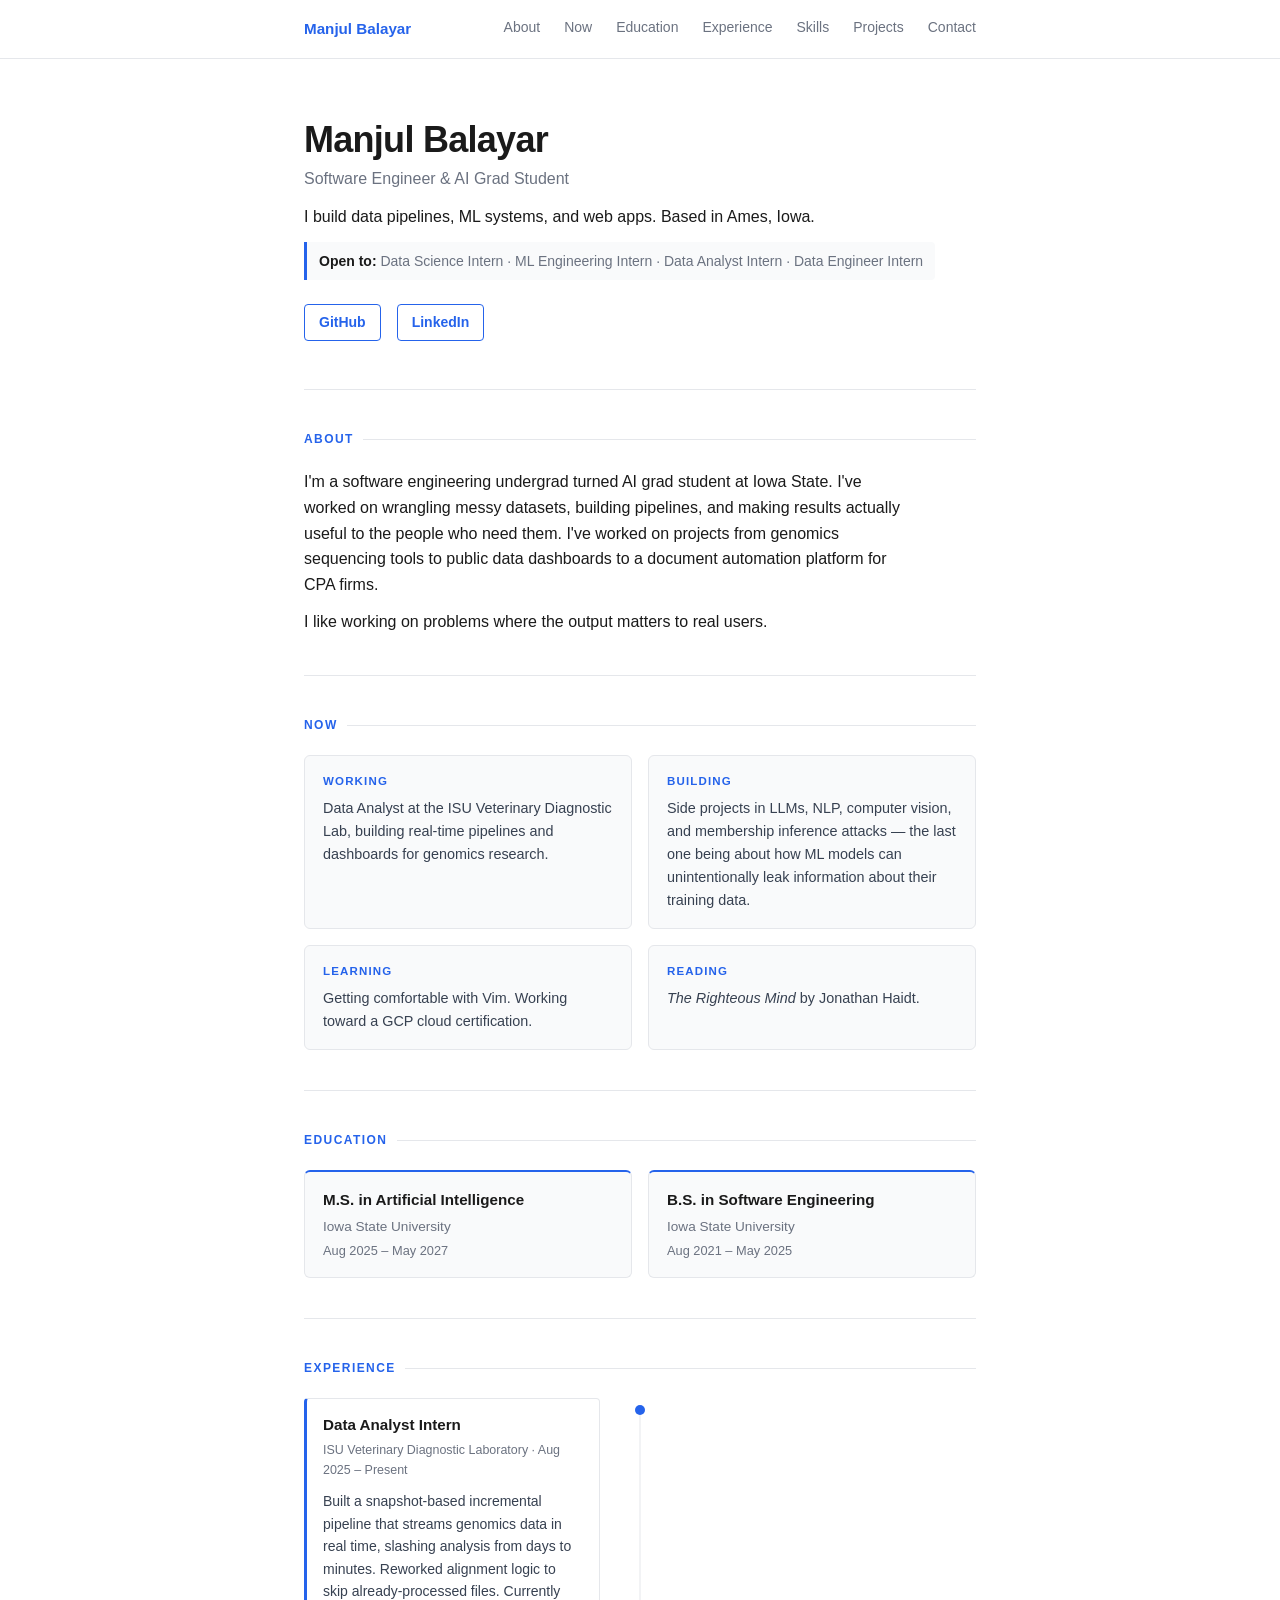
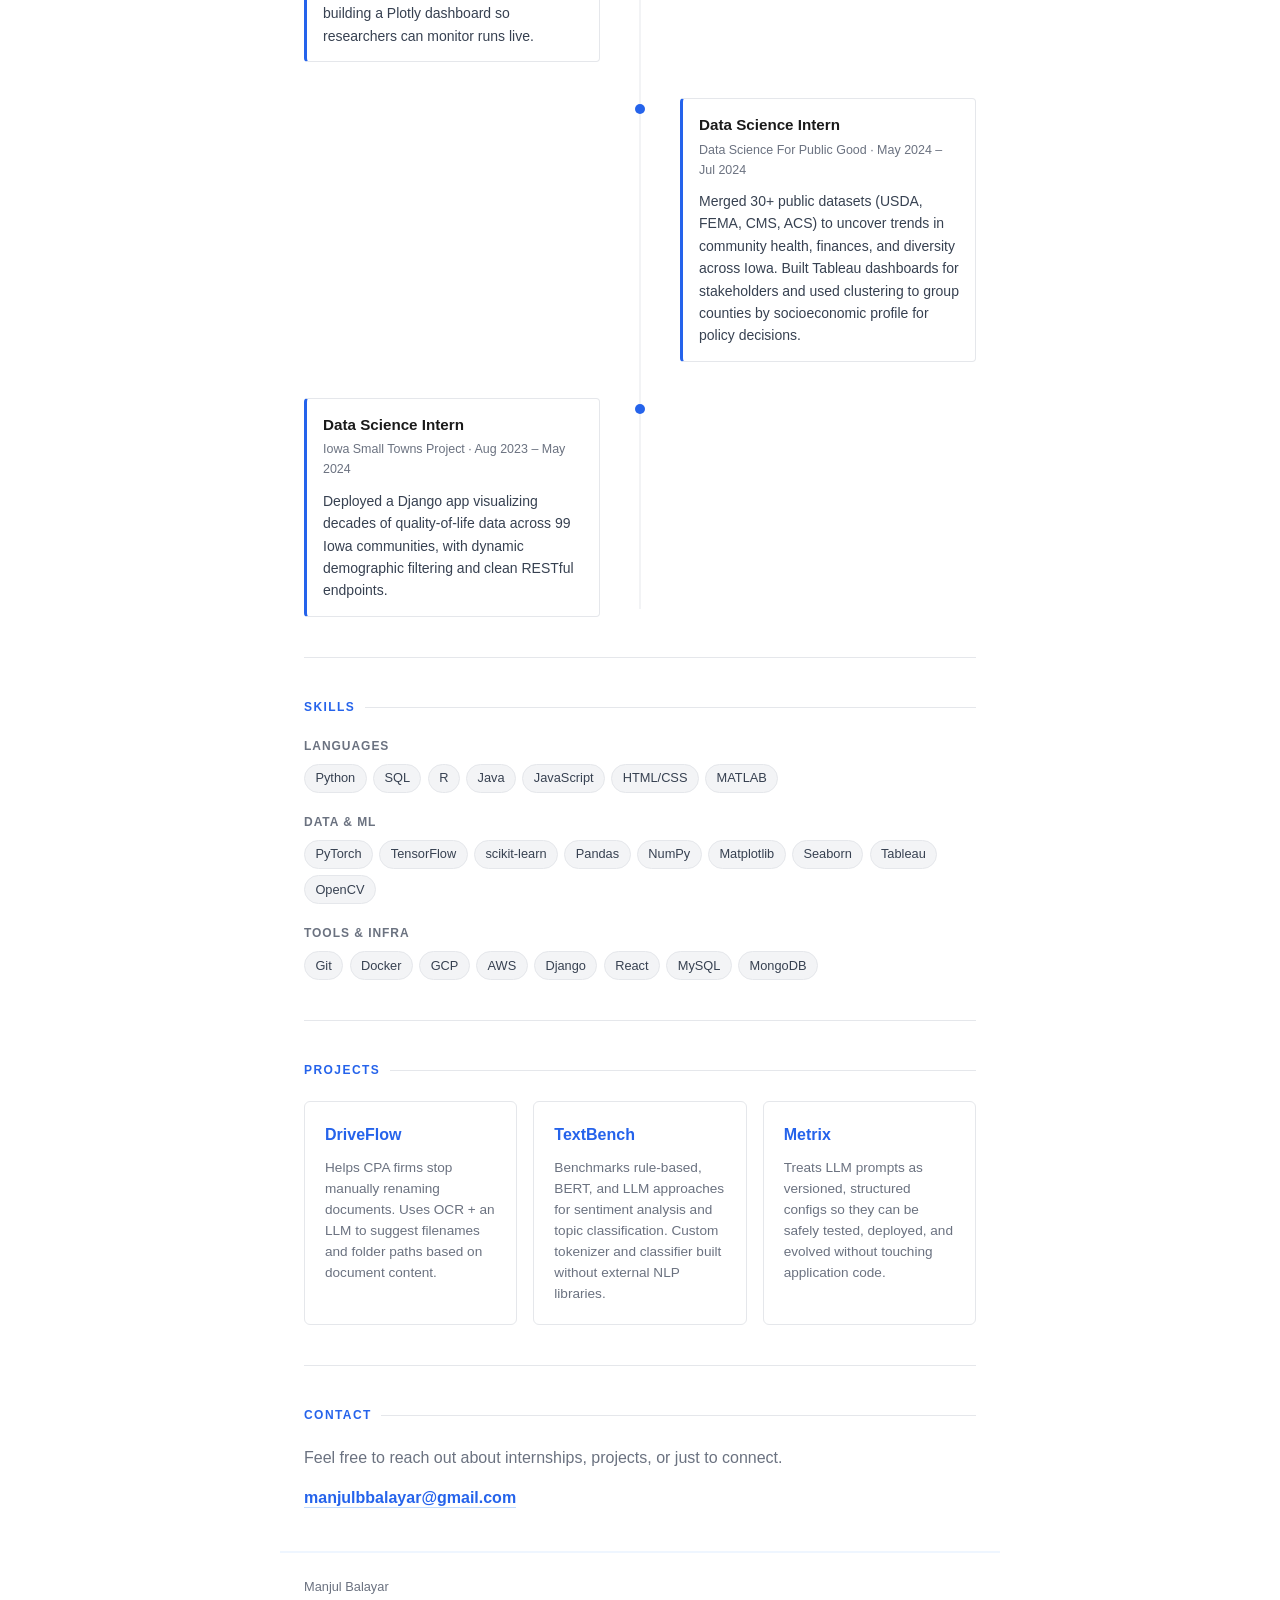
==== index.html @ ec430187 "Page version 0.1.0" ====
<!DOCTYPE html>
<html lang="en">
  <head>
    <meta charset="UTF-8" />
    <meta name="viewport" content="width=device-width, initial-scale=1.0" />
    <title>Manjul Balayar | Portfolio</title>
    <link rel="stylesheet" href="style.css" />
  </head>
  <body>

    <!-- ─── Nav ─────────────────────────────────────────────── -->
    <header>
      <nav>
        <span class="nav-name">Manjul Balayar</span>
        <ul>
          <li><a href="#about">About</a></li>
          <li><a href="#now">Now</a></li>
          <li><a href="#education">Education</a></li>
          <li><a href="#experience">Experience</a></li>
          <li><a href="#skills">Skills</a></li>
          <li><a href="#projects">Projects</a></li>
          <li><a href="#contact">Contact</a></li>
        </ul>
      </nav>
    </header>

    <main>

      <!-- ─── Hero ─────────────────────────────────────────── -->
      <section id="hero">
        <h1>Manjul Balayar</h1>
        <p class="title">Software Engineer &amp; AI Grad Student</p>
        <p class="tagline">I build data pipelines, ML systems, and web apps. Based in Ames, Iowa.</p>
        <p class="open-to"><span>Open to:</span> Data Science Intern · ML Engineering Intern · Data Analyst Intern · Data Engineer Intern</p>
        <div class="hero-links">
          <a href="https://github.com/ManjulBalayar" target="_blank" rel="noopener">GitHub</a>
          <a href="https://www.linkedin.com/in/manjul-balayar-b77b04251/" target="_blank" rel="noopener">LinkedIn</a>
        </div>
      </section>

      <!-- ─── About ─────────────────────────────────────────── -->
      <section id="about">
        <h2>About</h2>
        <p>
          I'm a software engineering undergrad turned AI grad student at Iowa State.
          I've worked on wrangling messy datasets, building pipelines, and making results
          actually useful to the people who need them. I've worked on projects from genomics sequencing tools
          to public data dashboards to a document automation platform for CPA firms.
        </p>
        <p style="margin-top: 0.75rem;">
          I like working on problems where the output matters to real users.
        </p>
      </section>

      <!-- ─── Now ───────────────────────────────────────────── -->
      <section id="now">
        <h2>Now</h2>
        <div class="now-grid">

          <div class="now-item">
            <span class="now-label">Working</span>
            <p>Data Analyst at the ISU Veterinary Diagnostic Lab, building real-time pipelines and dashboards for genomics research.</p>
          </div>

          <div class="now-item">
            <span class="now-label">Building</span>
            <p>Side projects in LLMs, NLP, computer vision, and membership inference attacks — the last one being about how ML models can unintentionally leak information about their training data.</p>
          </div>

          <div class="now-item">
            <span class="now-label">Learning</span>
            <p>Getting comfortable with Vim. Working toward a GCP cloud certification.</p>
          </div>

          <div class="now-item">
            <span class="now-label">Reading</span>
            <p><em>The Righteous Mind</em> by Jonathan Haidt.</p>
          </div>

        </div>
      </section>

      <!-- ─── Education ─────────────────────────────────────── -->
      <section id="education">
        <h2>Education</h2>
        <div class="edu-grid">

          <div class="edu-card">
            <span class="edu-degree">M.S. in Artificial Intelligence</span>
            <span class="edu-school">Iowa State University</span>
            <span class="edu-date">Aug 2025 – May 2027</span>
          </div>

          <div class="edu-card">
            <span class="edu-degree">B.S. in Software Engineering</span>
            <span class="edu-school">Iowa State University</span>
            <span class="edu-date">Aug 2021 – May 2025</span>
          </div>

        </div>
      </section>

      <!-- ─── Experience ────────────────────────────────────── -->
      <section id="experience">
        <h2>Experience</h2>

        <div class="timeline">

          <div class="tl-row">
            <div class="tl-cell">
              <div class="tl-card">
                <span class="job-title">Data Analyst Intern</span>
                <span class="job-meta">ISU Veterinary Diagnostic Laboratory &middot; Aug 2025 – Present</span>
                <p>Built a snapshot-based incremental pipeline that streams genomics data in real time,
                slashing analysis from days to minutes. Reworked alignment logic to skip already-processed
                files. Currently building a Plotly dashboard so researchers can monitor runs live.</p>
              </div>
            </div>
            <div class="tl-node"></div>
            <div class="tl-cell"></div>
          </div>

          <div class="tl-row">
            <div class="tl-cell"></div>
            <div class="tl-node"></div>
            <div class="tl-cell">
              <div class="tl-card">
                <span class="job-title">Data Science Intern</span>
                <span class="job-meta">Data Science For Public Good &middot; May 2024 – Jul 2024</span>
                <p>Merged 30+ public datasets (USDA, FEMA, CMS, ACS) to uncover trends in community health,
                finances, and diversity across Iowa. Built Tableau dashboards for stakeholders and used
                clustering to group counties by socioeconomic profile for policy decisions.</p>
              </div>
            </div>
          </div>

          <div class="tl-row">
            <div class="tl-cell">
              <div class="tl-card">
                <span class="job-title">Data Science Intern</span>
                <span class="job-meta">Iowa Small Towns Project &middot; Aug 2023 – May 2024</span>
                <p>Deployed a Django app visualizing decades of quality-of-life data across 99 Iowa
                communities, with dynamic demographic filtering and clean RESTful endpoints.</p>
              </div>
            </div>
            <div class="tl-node"></div>
            <div class="tl-cell"></div>
          </div>

        </div>
      </section>

      <!-- ─── Skills ────────────────────────────────────────── -->
      <section id="skills">
        <h2>Skills</h2>

        <div class="skills-grid">
          <div class="skill-group">
            <h3>Languages</h3>
            <div class="pill-row">
              <span class="pill">Python</span><span class="pill">SQL</span><span class="pill">R</span>
              <span class="pill">Java</span><span class="pill">JavaScript</span>
              <span class="pill">HTML/CSS</span><span class="pill">MATLAB</span>
            </div>
          </div>
          <div class="skill-group">
            <h3>Data &amp; ML</h3>
            <div class="pill-row">
              <span class="pill">PyTorch</span><span class="pill">TensorFlow</span>
              <span class="pill">scikit-learn</span><span class="pill">Pandas</span>
              <span class="pill">NumPy</span><span class="pill">Matplotlib</span>
              <span class="pill">Seaborn</span><span class="pill">Tableau</span><span class="pill">OpenCV</span>
            </div>
          </div>
          <div class="skill-group">
            <h3>Tools &amp; Infra</h3>
            <div class="pill-row">
              <span class="pill">Git</span><span class="pill">Docker</span>
              <span class="pill">GCP</span><span class="pill">AWS</span>
              <span class="pill">Django</span><span class="pill">React</span>
              <span class="pill">MySQL</span><span class="pill">MongoDB</span>
            </div>
          </div>
        </div>
      </section>

      <!-- ─── Projects ──────────────────────────────────────── -->
      <section id="projects">
        <h2>Projects</h2>

        <div class="project-grid">

          <a href="https://driveflow.dev/" target="_blank" rel="noopener" class="project-card">
            <span class="project-card-name">DriveFlow</span>
            <p>Helps CPA firms stop manually renaming documents. Uses OCR + an LLM to suggest filenames and folder paths based on document content.</p>
          </a>

          <a href="https://github.com/ManjulBalayar/TextBench" target="_blank" rel="noopener" class="project-card">
            <span class="project-card-name">TextBench</span>
            <p>Benchmarks rule-based, BERT, and LLM approaches for sentiment analysis and topic classification. Custom tokenizer and classifier built without external NLP libraries.</p>
          </a>

          <a href="https://github.com/ManjulBalayar/Metrix" target="_blank" rel="noopener" class="project-card">
            <span class="project-card-name">Metrix</span>
            <p>Treats LLM prompts as versioned, structured configs so they can be safely tested, deployed, and evolved without touching application code.</p>
          </a>

        </div>
      </section>

      <!-- ─── Contact ───────────────────────────────────────── -->
      <section id="contact">
        <h2>Contact</h2>
        <p>Feel free to reach out about internships, projects, or just to connect.</p>
        <a href="mailto:manjulbbalayar@gmail.com" class="contact-email">manjulbbalayar@gmail.com</a>
      </section>

    </main>

    <footer>
      <p>Manjul Balayar</p>
    </footer>

  </body>
</html>
---- style.css ----
/* ─── Reset & Base ────────────────────────────────────────── */
*, *::before, *::after {
  box-sizing: border-box;
  margin: 0;
  padding: 0;
}

:root {
  --bg:           #ffffff;
  --text:         #1a1a1a;
  --muted:        #6b7280;
  --border:       #e5e7eb;
  --accent:       #2563eb;
  --accent-light: #eff6ff;
  --accent-mid:   #bfdbfe;
  --max-width:    720px;
  --gap:          2.5rem;
}

html {
  scroll-behavior: smooth;
}

body {
  font-family: -apple-system, BlinkMacSystemFont, "Segoe UI", Roboto, Helvetica,
    Arial, sans-serif;
  font-size: 16px;
  line-height: 1.6;
  color: var(--text);
  background: var(--bg);
}

a {
  color: var(--accent);
  text-decoration: none;
}

a:hover {
  text-decoration: underline;
}

ul {
  padding-left: 1.25rem;
}

li {
  margin-bottom: 0.25rem;
}

/* ─── Nav ─────────────────────────────────────────────────── */
header {
  position: sticky;
  top: 0;
  background: rgba(255, 255, 255, 0.85);
  backdrop-filter: blur(8px);
  -webkit-backdrop-filter: blur(8px);
  border-bottom: 1px solid var(--border);
  z-index: 10;
}

nav {
  max-width: var(--max-width);
  margin: 0 auto;
  padding: 0.875rem 1.5rem;
  display: flex;
  align-items: center;
  justify-content: space-between;
  gap: 1rem;
}

.nav-name {
  font-weight: 700;
  font-size: 0.95rem;
  color: var(--accent);
}

nav ul {
  list-style: none;
  padding: 0;
  display: flex;
  gap: 1.5rem;
}

nav ul a {
  color: var(--muted);
  font-size: 0.875rem;
  font-weight: 500;
  transition: color 0.15s;
}

nav ul a:hover {
  color: var(--accent);
  text-decoration: none;
}

/* ─── Layout ──────────────────────────────────────────────── */
main {
  max-width: var(--max-width);
  margin: 0 auto;
  padding: 0 1.5rem;
}

section {
  padding: var(--gap) 0;
  border-bottom: 1px solid var(--border);
}

section:last-child {
  border-bottom: none;
}

h2 {
  font-size: 0.75rem;
  font-weight: 700;
  text-transform: uppercase;
  letter-spacing: 0.12em;
  color: var(--accent);
  margin-bottom: 1.25rem;
  display: flex;
  align-items: center;
  gap: 0.6rem;
}

h2::after {
  content: "";
  flex: 1;
  height: 1px;
  background: var(--border);
}

/* ─── Hero ────────────────────────────────────────────────── */
#hero {
  padding-top: 3.75rem;
  padding-bottom: 3rem;
}

#hero h1 {
  font-size: 2.25rem;
  font-weight: 800;
  line-height: 1.15;
  margin-bottom: 0.4rem;
  letter-spacing: -0.02em;
}

.title {
  font-size: 1rem;
  color: var(--muted);
  margin-bottom: 0.75rem;
}

.tagline {
  font-size: 1rem;
  max-width: 520px;
  margin-bottom: 0.75rem;
  color: var(--text);
}

.open-to {
  font-size: 0.875rem;
  color: var(--muted);
  margin-bottom: 1.5rem;
  padding: 0.5rem 0.75rem;
  background: #f9fafb;
  border-left: 3px solid var(--accent);
  border-radius: 0 4px 4px 0;
  display: inline-block;
}

.open-to span {
  font-weight: 600;
  color: var(--text);
}

.hero-links {
  display: flex;
  gap: 1rem;
  flex-wrap: wrap;
}

.hero-links a {
  font-size: 0.875rem;
  font-weight: 600;
  padding: 0.4rem 0.875rem;
  border: 1.5px solid var(--accent);
  border-radius: 4px;
  color: var(--accent);
  transition: background 0.15s, color 0.15s;
}

.hero-links a:hover {
  background: var(--accent);
  color: #fff;
  text-decoration: none;
}

/* ─── About ───────────────────────────────────────────────── */
#about p {
  max-width: 600px;
}

/* ─── Now ─────────────────────────────────────────────────── */
.now-grid {
  display: grid;
  grid-template-columns: 1fr 1fr;
  gap: 1rem;
}

.now-item {
  background: #f9fafb;
  border: 1px solid var(--border);
  border-radius: 6px;
  padding: 1rem 1.125rem;
  display: flex;
  flex-direction: column;
  gap: 0.4rem;
}

.now-label {
  font-size: 0.72rem;
  font-weight: 700;
  text-transform: uppercase;
  letter-spacing: 0.1em;
  color: var(--accent);
}

.now-item p {
  font-size: 0.9rem;
  color: #374151;
  margin: 0;
}

/* ─── Education ───────────────────────────────────────────── */
.edu-grid {
  display: grid;
  grid-template-columns: 1fr 1fr;
  gap: 1rem;
}

.edu-card {
  background: #f9fafb;
  border: 1px solid var(--border);
  border-top: 2px solid var(--accent);
  border-radius: 6px;
  padding: 1rem 1.125rem;
  display: flex;
  flex-direction: column;
  gap: 0.2rem;
}

.edu-degree {
  font-weight: 600;
  font-size: 0.95rem;
}

.edu-school {
  font-size: 0.85rem;
  color: var(--muted);
}

.edu-date {
  font-size: 0.8rem;
  color: var(--muted);
  font-weight: 500;
}

.edu-note {
  font-size: 0.8rem;
  color: var(--muted);
  margin-top: 0.4rem;
  line-height: 1.5;
}

/* ─── Experience — Centered Timeline ─────────────────────── */
.timeline {
  position: relative;
}

.timeline::before {
  content: "";
  position: absolute;
  left: 50%;
  transform: translateX(-50%);
  top: 8px;
  bottom: 8px;
  width: 1px;
  background: var(--border);
}

.tl-row {
  display: grid;
  grid-template-columns: 1fr 2rem 1fr;
  align-items: start;
  margin-bottom: 2.25rem;
}

.tl-row:last-child {
  margin-bottom: 0;
}

.tl-node {
  width: 10px;
  height: 10px;
  border-radius: 50%;
  background: var(--accent);
  margin: 0.4rem auto 0;
  position: relative;
  z-index: 1;
  flex-shrink: 0;
}

.tl-cell {
  min-width: 0;
}

.tl-row .tl-cell:first-child {
  padding-right: 1.5rem;
}

.tl-row .tl-cell:last-child {
  padding-left: 1.5rem;
}

.tl-card {
  background: #fff;
  border: 1px solid var(--border);
  border-left: 3px solid var(--accent);
  border-radius: 4px;
  padding: 0.875rem 1rem;
  transition: box-shadow 0.18s;
}

.tl-card:hover {
  box-shadow: 0 4px 16px rgba(37, 99, 235, 0.07);
}

.job-title {
  font-weight: 600;
  font-size: 0.95rem;
  display: block;
  margin-bottom: 0.2rem;
}

.job-meta {
  font-size: 0.78rem;
  color: var(--muted);
  display: block;
  margin-bottom: 0.6rem;
}

.tl-card p {
  font-size: 0.875rem;
  margin: 0;
  color: #374151;
}

/* ─── Skills ──────────────────────────────────────────────── */
.skills-grid {
  display: flex;
  flex-direction: column;
  gap: 1.25rem;
}

.skill-group h3 {
  font-size: 0.75rem;
  font-weight: 700;
  text-transform: uppercase;
  letter-spacing: 0.08em;
  color: var(--muted);
  margin-bottom: 0.5rem;
}

.pill-row {
  display: flex;
  flex-wrap: wrap;
  gap: 0.4rem;
}

.pill {
  font-size: 0.8rem;
  font-weight: 500;
  padding: 0.2rem 0.65rem;
  border-radius: 999px;
  background: #f3f4f6;
  color: #374151;
  border: 1px solid var(--border);
  line-height: 1.6;
}

/* ─── Projects ────────────────────────────────────────────── */
.project-grid {
  display: grid;
  grid-template-columns: repeat(3, 1fr);
  gap: 1rem;
}

.project-card {
  display: flex;
  flex-direction: column;
  gap: 0.6rem;
  padding: 1.25rem;
  border: 1px solid var(--border);
  border-radius: 6px;
  text-decoration: none;
  color: var(--text);
  background: #fff;
  transition: transform 0.18s ease, box-shadow 0.18s ease, border-color 0.18s ease;
  cursor: pointer;
}

.project-card:hover {
  transform: translateY(-4px) scale(1.02);
  box-shadow: 0 8px 24px rgba(37, 99, 235, 0.1);
  border-color: var(--accent);
  text-decoration: none;
}

.project-card-name {
  font-weight: 700;
  font-size: 1rem;
  color: var(--accent);
}

.project-card p {
  font-size: 0.85rem;
  color: var(--muted);
  margin: 0;
  line-height: 1.55;
}

/* ─── Contact ─────────────────────────────────────────────── */
#contact p {
  color: var(--muted);
  margin-bottom: 0.875rem;
}

.contact-email {
  font-size: 1rem;
  font-weight: 600;
  color: var(--accent);
  border-bottom: 1.5px solid var(--accent-mid);
  padding-bottom: 1px;
  transition: border-color 0.15s;
}

.contact-email:hover {
  border-color: var(--accent);
  text-decoration: none;
}

/* ─── Footer ──────────────────────────────────────────────── */
footer {
  max-width: var(--max-width);
  margin: 0 auto;
  padding: 1.5rem;
  font-size: 0.8rem;
  color: var(--muted);
  border-top: 2px solid var(--accent-light);
}

/* ─── Responsive ──────────────────────────────────────────── */
@media (max-width: 600px) {
  nav ul {
    gap: 0.875rem;
  }

  nav ul a {
    font-size: 0.8rem;
  }

  #hero h1 {
    font-size: 1.75rem;
  }

  .open-to {
    font-size: 0.8rem;
  }

  .now-grid,
  .edu-grid {
    grid-template-columns: 1fr;
  }

  .tl-row {
    grid-template-columns: 1fr;
  }

  .tl-row .tl-cell:first-child,
  .tl-row .tl-cell:last-child {
    padding: 0;
  }

  .tl-node {
    display: none;
  }

  .timeline::before {
    display: none;
  }

  .tl-row .tl-cell:empty {
    display: none;
  }

  .project-grid {
    grid-template-columns: 1fr;
  }
}
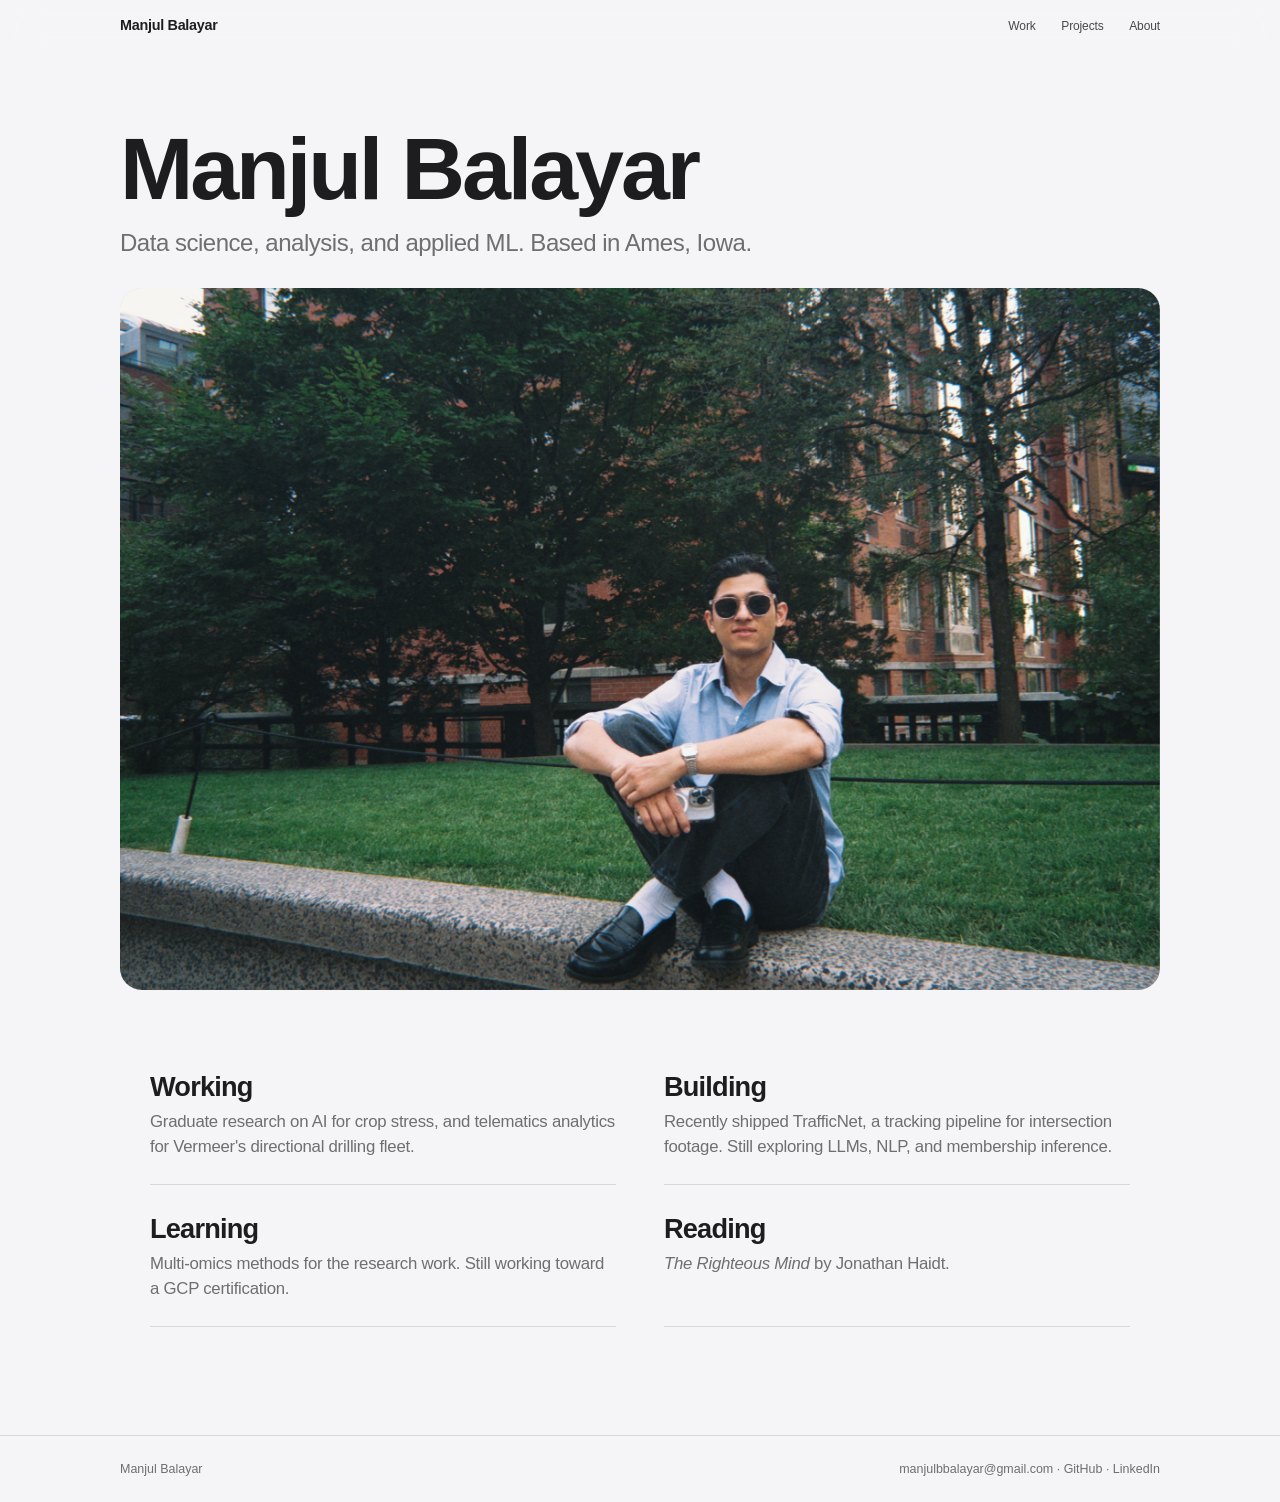
==== commit 59c4845e: "Updated UI" ====
--- a/index.html
+++ b/index.html
@@ -3,223 +3,83 @@
   <head>
     <meta charset="UTF-8" />
     <meta name="viewport" content="width=device-width, initial-scale=1.0" />
-    <title>Manjul Balayar | Portfolio</title>
+    <title>Manjul Balayar</title>
+    <meta name="description" content="Data scientist and AI graduate student at Iowa State. I work on pipelines, analytics, and machine learning." />
+    <meta property="og:title" content="Manjul Balayar" />
+    <meta property="og:description" content="Data scientist and AI graduate student. Pipelines, analytics, and machine learning." />
+    <meta property="og:image" content="me.jpg" />
     <link rel="stylesheet" href="style.css" />
   </head>
   <body>
+    <a class="skip" href="#main">Skip to content</a>
 
-    <!-- ─── Nav ─────────────────────────────────────────────── -->
     <header>
       <nav>
-        <span class="nav-name">Manjul Balayar</span>
-        <ul>
-          <li><a href="#about">About</a></li>
-          <li><a href="#now">Now</a></li>
-          <li><a href="#education">Education</a></li>
-          <li><a href="#experience">Experience</a></li>
-          <li><a href="#skills">Skills</a></li>
-          <li><a href="#projects">Projects</a></li>
-          <li><a href="#contact">Contact</a></li>
+        <a class="nav-name" href="index.html">Manjul Balayar</a>
+        <button class="nav-toggle" type="button" aria-label="Menu" aria-expanded="false">
+          <span></span><span></span>
+        </button>
+        <ul class="nav-links">
+          <li><a href="work.html">Work</a></li>
+          <li><a href="projects.html">Projects</a></li>
+          <li><a href="about.html">About</a></li>
         </ul>
       </nav>
     </header>
 
-    <main>
-
-      <!-- ─── Hero ─────────────────────────────────────────── -->
-      <section id="hero">
-        <h1>Manjul Balayar</h1>
-        <p class="title">Software Engineer &amp; AI Grad Student</p>
-        <p class="tagline">I build data pipelines, ML systems, and web apps. Based in Ames, Iowa.</p>
-        <p class="open-to"><span>Open to:</span> Data Science Intern · ML Engineering Intern · Data Analyst Intern · Data Engineer Intern</p>
-        <div class="hero-links">
-          <a href="https://github.com/ManjulBalayar" target="_blank" rel="noopener">GitHub</a>
-          <a href="https://www.linkedin.com/in/manjul-balayar-b77b04251/" target="_blank" rel="noopener">LinkedIn</a>
-        </div>
+    <main id="main">
+      <section class="intro">
+        <h1 class="rise">Manjul Balayar</h1>
+        <p class="lede rise rise-2">Data science, analysis, and applied ML. Based in Ames, Iowa.</p>
       </section>
 
-      <!-- ─── About ─────────────────────────────────────────── -->
-      <section id="about">
-        <h2>About</h2>
-        <p>
-          I'm a software engineering undergrad turned AI grad student at Iowa State.
-          I've worked on wrangling messy datasets, building pipelines, and making results
-          actually useful to the people who need them. I've worked on projects from genomics sequencing tools
-          to public data dashboards to a document automation platform for CPA firms.
-        </p>
-        <p style="margin-top: 0.75rem;">
-          I like working on problems where the output matters to real users.
-        </p>
+      <figure class="portrait rise rise-4">
+        <div class="portrait-clip">
+          <img
+            src="me.jpg"
+            alt="Manjul Balayar sitting on a ledge outdoors, holding a camera"
+            width="1600"
+            height="1067"
+            fetchpriority="high"
+          />
+        </div>
+      </figure>
+
+      <section class="section now-section wrap">
+        <ul class="now-list">
+          <li class="reveal">
+            <h2>Working</h2>
+            <p>Graduate research on AI for crop stress, and telematics analytics for Vermeer's directional drilling fleet.</p>
+          </li>
+          <li class="reveal">
+            <h2>Building</h2>
+            <p>Recently shipped TrafficNet, a tracking pipeline for intersection footage. Still exploring LLMs, NLP, and membership inference.</p>
+          </li>
+          <li class="reveal">
+            <h2>Learning</h2>
+            <p>Multi-omics methods for the research work. Still working toward a GCP certification.</p>
+          </li>
+          <li class="reveal">
+            <h2>Reading</h2>
+            <p><em>The Righteous Mind</em> by Jonathan Haidt.</p>
+          </li>
+        </ul>
       </section>
-
-      <!-- ─── Now ───────────────────────────────────────────── -->
-      <section id="now">
-        <h2>Now</h2>
-        <div class="now-grid">
-
-          <div class="now-item">
-            <span class="now-label">Working</span>
-            <p>Data Analyst at the ISU Veterinary Diagnostic Lab, building real-time pipelines and dashboards for genomics research.</p>
-          </div>
-
-          <div class="now-item">
-            <span class="now-label">Building</span>
-            <p>Side projects in LLMs, NLP, computer vision, and membership inference attacks — the last one being about how ML models can unintentionally leak information about their training data.</p>
-          </div>
-
-          <div class="now-item">
-            <span class="now-label">Learning</span>
-            <p>Getting comfortable with Vim. Working toward a GCP cloud certification.</p>
-          </div>
-
-          <div class="now-item">
-            <span class="now-label">Reading</span>
-            <p><em>The Righteous Mind</em> by Jonathan Haidt.</p>
-          </div>
-
-        </div>
-      </section>
-
-      <!-- ─── Education ─────────────────────────────────────── -->
-      <section id="education">
-        <h2>Education</h2>
-        <div class="edu-grid">
-
-          <div class="edu-card">
-            <span class="edu-degree">M.S. in Artificial Intelligence</span>
-            <span class="edu-school">Iowa State University</span>
-            <span class="edu-date">Aug 2025 – May 2027</span>
-          </div>
-
-          <div class="edu-card">
-            <span class="edu-degree">B.S. in Software Engineering</span>
-            <span class="edu-school">Iowa State University</span>
-            <span class="edu-date">Aug 2021 – May 2025</span>
-          </div>
-
-        </div>
-      </section>
-
-      <!-- ─── Experience ────────────────────────────────────── -->
-      <section id="experience">
-        <h2>Experience</h2>
-
-        <div class="timeline">
-
-          <div class="tl-row">
-            <div class="tl-cell">
-              <div class="tl-card">
-                <span class="job-title">Data Analyst Intern</span>
-                <span class="job-meta">ISU Veterinary Diagnostic Laboratory &middot; Aug 2025 – Present</span>
-                <p>Built a snapshot-based incremental pipeline that streams genomics data in real time,
-                slashing analysis from days to minutes. Reworked alignment logic to skip already-processed
-                files. Currently building a Plotly dashboard so researchers can monitor runs live.</p>
-              </div>
-            </div>
-            <div class="tl-node"></div>
-            <div class="tl-cell"></div>
-          </div>
-
-          <div class="tl-row">
-            <div class="tl-cell"></div>
-            <div class="tl-node"></div>
-            <div class="tl-cell">
-              <div class="tl-card">
-                <span class="job-title">Data Science Intern</span>
-                <span class="job-meta">Data Science For Public Good &middot; May 2024 – Jul 2024</span>
-                <p>Merged 30+ public datasets (USDA, FEMA, CMS, ACS) to uncover trends in community health,
-                finances, and diversity across Iowa. Built Tableau dashboards for stakeholders and used
-                clustering to group counties by socioeconomic profile for policy decisions.</p>
-              </div>
-            </div>
-          </div>
-
-          <div class="tl-row">
-            <div class="tl-cell">
-              <div class="tl-card">
-                <span class="job-title">Data Science Intern</span>
-                <span class="job-meta">Iowa Small Towns Project &middot; Aug 2023 – May 2024</span>
-                <p>Deployed a Django app visualizing decades of quality-of-life data across 99 Iowa
-                communities, with dynamic demographic filtering and clean RESTful endpoints.</p>
-              </div>
-            </div>
-            <div class="tl-node"></div>
-            <div class="tl-cell"></div>
-          </div>
-
-        </div>
-      </section>
-
-      <!-- ─── Skills ────────────────────────────────────────── -->
-      <section id="skills">
-        <h2>Skills</h2>
-
-        <div class="skills-grid">
-          <div class="skill-group">
-            <h3>Languages</h3>
-            <div class="pill-row">
-              <span class="pill">Python</span><span class="pill">SQL</span><span class="pill">R</span>
-              <span class="pill">Java</span><span class="pill">JavaScript</span>
-              <span class="pill">HTML/CSS</span><span class="pill">MATLAB</span>
-            </div>
-          </div>
-          <div class="skill-group">
-            <h3>Data &amp; ML</h3>
-            <div class="pill-row">
-              <span class="pill">PyTorch</span><span class="pill">TensorFlow</span>
-              <span class="pill">scikit-learn</span><span class="pill">Pandas</span>
-              <span class="pill">NumPy</span><span class="pill">Matplotlib</span>
-              <span class="pill">Seaborn</span><span class="pill">Tableau</span><span class="pill">OpenCV</span>
-            </div>
-          </div>
-          <div class="skill-group">
-            <h3>Tools &amp; Infra</h3>
-            <div class="pill-row">
-              <span class="pill">Git</span><span class="pill">Docker</span>
-              <span class="pill">GCP</span><span class="pill">AWS</span>
-              <span class="pill">Django</span><span class="pill">React</span>
-              <span class="pill">MySQL</span><span class="pill">MongoDB</span>
-            </div>
-          </div>
-        </div>
-      </section>
-
-      <!-- ─── Projects ──────────────────────────────────────── -->
-      <section id="projects">
-        <h2>Projects</h2>
-
-        <div class="project-grid">
-
-          <a href="https://driveflow.dev/" target="_blank" rel="noopener" class="project-card">
-            <span class="project-card-name">DriveFlow</span>
-            <p>Helps CPA firms stop manually renaming documents. Uses OCR + an LLM to suggest filenames and folder paths based on document content.</p>
-          </a>
-
-          <a href="https://github.com/ManjulBalayar/TextBench" target="_blank" rel="noopener" class="project-card">
-            <span class="project-card-name">TextBench</span>
-            <p>Benchmarks rule-based, BERT, and LLM approaches for sentiment analysis and topic classification. Custom tokenizer and classifier built without external NLP libraries.</p>
-          </a>
-
-          <a href="https://github.com/ManjulBalayar/Metrix" target="_blank" rel="noopener" class="project-card">
-            <span class="project-card-name">Metrix</span>
-            <p>Treats LLM prompts as versioned, structured configs so they can be safely tested, deployed, and evolved without touching application code.</p>
-          </a>
-
-        </div>
-      </section>
-
-      <!-- ─── Contact ───────────────────────────────────────── -->
-      <section id="contact">
-        <h2>Contact</h2>
-        <p>Feel free to reach out about internships, projects, or just to connect.</p>
-        <a href="mailto:manjulbbalayar@gmail.com" class="contact-email">manjulbbalayar@gmail.com</a>
-      </section>
-
     </main>
 
     <footer>
-      <p>Manjul Balayar</p>
+      <div class="footer-inner">
+        <p>Manjul Balayar</p>
+        <p>
+          <a href="mailto:manjulbbalayar@gmail.com">manjulbbalayar@gmail.com</a>
+          ·
+          <a href="https://github.com/ManjulBalayar" target="_blank" rel="noopener">GitHub</a>
+          ·
+          <a href="https://www.linkedin.com/in/manjul-balayar-b77b04251/" target="_blank" rel="noopener">LinkedIn</a>
+        </p>
+      </div>
     </footer>
 
+    <script src="app.js"></script>
   </body>
 </html>
--- a/style.css
+++ b/style.css
@@ -1,276 +1,412 @@
-/* ─── Reset & Base ────────────────────────────────────────── */
-*, *::before, *::after {
+*,
+*::before,
+*::after {
   box-sizing: border-box;
   margin: 0;
   padding: 0;
 }
 
 :root {
-  --bg:           #ffffff;
-  --text:         #1a1a1a;
-  --muted:        #6b7280;
-  --border:       #e5e7eb;
-  --accent:       #2563eb;
-  --accent-light: #eff6ff;
-  --accent-mid:   #bfdbfe;
-  --max-width:    720px;
-  --gap:          2.5rem;
+  --bg: #f5f5f7;
+  --surface: #ffffff;
+  --text: #1d1d1f;
+  --muted: #6e6e73;
+  --hairline: rgba(0, 0, 0, 0.12);
+  --nav-h: 52px;
+  --pad: clamp(1.25rem, 4vw, 2.5rem);
+  --measure: 980px;
+  --ease: cubic-bezier(0.22, 1, 0.36, 1);
 }
 
 html {
   scroll-behavior: smooth;
+  scroll-padding-top: calc(var(--nav-h) + 1.25rem);
+  background: var(--bg);
+  color-scheme: light;
 }
 
 body {
-  font-family: -apple-system, BlinkMacSystemFont, "Segoe UI", Roboto, Helvetica,
-    Arial, sans-serif;
-  font-size: 16px;
-  line-height: 1.6;
+  font-family: -apple-system, BlinkMacSystemFont, "SF Pro Text", "SF Pro Display",
+    "Helvetica Neue", Helvetica, Arial, sans-serif;
+  font-size: 17px;
+  line-height: 1.47;
   color: var(--text);
   background: var(--bg);
+  -webkit-font-smoothing: antialiased;
+  -moz-osx-font-smoothing: grayscale;
+  text-rendering: optimizeLegibility;
+}
+
+img {
+  max-width: 100%;
+  display: block;
 }
 
 a {
-  color: var(--accent);
+  color: inherit;
   text-decoration: none;
 }
 
-a:hover {
-  text-decoration: underline;
-}
-
-ul {
-  padding-left: 1.25rem;
-}
-
-li {
-  margin-bottom: 0.25rem;
+button {
+  font: inherit;
+  color: inherit;
+  background: none;
+  border: none;
+  cursor: pointer;
+}
+
+.skip {
+  position: absolute;
+  left: 12px;
+  top: -40px;
+  z-index: 100;
+  padding: 0.4rem 0.7rem;
+  background: var(--text);
+  color: #fff;
+  border-radius: 6px;
+}
+
+.skip:focus {
+  top: 12px;
 }
 
 /* ─── Nav ─────────────────────────────────────────────────── */
 header {
   position: sticky;
   top: 0;
-  background: rgba(255, 255, 255, 0.85);
-  backdrop-filter: blur(8px);
-  -webkit-backdrop-filter: blur(8px);
-  border-bottom: 1px solid var(--border);
-  z-index: 10;
+  z-index: 50;
+  height: var(--nav-h);
+  background: rgba(245, 245, 247, 0.72);
+  backdrop-filter: saturate(180%) blur(20px);
+  -webkit-backdrop-filter: saturate(180%) blur(20px);
+  border-bottom: 1px solid transparent;
+  transition: border-color 0.35s var(--ease), background 0.35s var(--ease);
+  view-transition-name: nav;
+}
+
+header.is-scrolled {
+  border-bottom-color: var(--hairline);
+  background: rgba(245, 245, 247, 0.86);
 }
 
 nav {
-  max-width: var(--max-width);
+  max-width: 1120px;
+  height: 100%;
   margin: 0 auto;
-  padding: 0.875rem 1.5rem;
+  padding: 0 var(--pad);
   display: flex;
   align-items: center;
   justify-content: space-between;
-  gap: 1rem;
+  gap: 1.5rem;
 }
 
 .nav-name {
-  font-weight: 700;
-  font-size: 0.95rem;
-  color: var(--accent);
-}
-
-nav ul {
+  font-size: 0.9rem;
+  font-weight: 600;
+  letter-spacing: -0.02em;
+  flex-shrink: 0;
+}
+
+.nav-name:hover {
+  opacity: 0.65;
+}
+
+.nav-links {
   list-style: none;
-  padding: 0;
   display: flex;
-  gap: 1.5rem;
-}
-
-nav ul a {
-  color: var(--muted);
-  font-size: 0.875rem;
-  font-weight: 500;
-  transition: color 0.15s;
-}
-
-nav ul a:hover {
-  color: var(--accent);
-  text-decoration: none;
+  align-items: center;
+  gap: 1.6rem;
+}
+
+.nav-links a {
+  font-size: 0.75rem;
+  font-weight: 400;
+  color: var(--text);
+  opacity: 0.8;
+  letter-spacing: -0.01em;
+  transition: opacity 0.2s;
+}
+
+.nav-links a:hover,
+.nav-links a.is-active {
+  opacity: 1;
+}
+
+.nav-links a.is-active {
+  font-weight: 600;
+}
+
+.nav-toggle {
+  display: none;
+  width: 28px;
+  height: 28px;
+  position: relative;
+}
+
+.nav-toggle span {
+  position: absolute;
+  left: 6px;
+  right: 6px;
+  height: 1px;
+  background: var(--text);
+  transition: transform 0.3s var(--ease), top 0.3s var(--ease), opacity 0.2s;
+}
+
+.nav-toggle span:first-child {
+  top: 10px;
+}
+
+.nav-toggle span:last-child {
+  top: 17px;
+}
+
+body.nav-open .nav-toggle span:first-child {
+  top: 13.5px;
+  transform: rotate(40deg);
+}
+
+body.nav-open .nav-toggle span:last-child {
+  top: 13.5px;
+  transform: rotate(-40deg);
+}
+
+body.nav-open {
+  overflow: hidden;
 }
 
 /* ─── Layout ──────────────────────────────────────────────── */
 main {
-  max-width: var(--max-width);
+  min-height: calc(100vh - var(--nav-h) - 88px);
+}
+
+.wrap {
+  max-width: var(--measure);
   margin: 0 auto;
-  padding: 0 1.5rem;
-}
-
-section {
-  padding: var(--gap) 0;
-  border-bottom: 1px solid var(--border);
-}
-
-section:last-child {
-  border-bottom: none;
-}
-
-h2 {
-  font-size: 0.75rem;
+  padding: 0 var(--pad);
+}
+
+/* ─── Home intro ──────────────────────────────────────────── */
+.intro {
+  padding: clamp(2.5rem, 8vh, 5.5rem) var(--pad) 1.75rem;
+  max-width: 1120px;
+  margin: 0 auto;
+}
+
+.intro h1 {
+  font-size: clamp(2.6rem, 7.2vw, 5.5rem);
+  font-weight: 600;
+  letter-spacing: -0.035em;
+  line-height: 1.02;
+  margin-bottom: 0.7rem;
+}
+
+.intro .lede {
+  font-size: clamp(1.15rem, 2.2vw, 1.5rem);
+  font-weight: 400;
+  color: var(--muted);
+  letter-spacing: -0.02em;
+  max-width: 28em;
+}
+
+/* ─── Portrait ────────────────────────────────────────────── */
+.portrait {
+  max-width: 1120px;
+  margin: 0 auto;
+  padding: 0 var(--pad);
+}
+
+.portrait-clip {
+  overflow: hidden;
+  border-radius: 22px;
+  height: min(78vh, 760px);
+  background: #d7ddd4;
+}
+
+.portrait-clip img {
+  width: 100%;
+  height: 100%;
+  object-fit: cover;
+  object-position: 58% 70%;
+  transform: scale(1);
+  transform-origin: 58% 70%;
+  will-change: transform;
+}
+
+/* ─── Statement / sections ────────────────────────────────── */
+.statement {
+  padding: clamp(4.5rem, 14vh, 8rem) var(--pad);
+  max-width: 1120px;
+  margin: 0 auto;
+}
+
+.statement p {
+  font-size: clamp(1.6rem, 3.6vw, 2.75rem);
+  font-weight: 600;
+  letter-spacing: -0.03em;
+  line-height: 1.15;
+  max-width: 16em;
+}
+
+.statement .quiet {
+  margin-top: 1.25rem;
+  font-size: clamp(1.05rem, 1.6vw, 1.25rem);
+  font-weight: 400;
+  color: var(--muted);
+  letter-spacing: -0.02em;
+  line-height: 1.4;
+}
+
+.section {
+  padding: 0 0 clamp(4.5rem, 12vh, 7rem);
+}
+
+.section-label {
+  display: block;
+  font-size: 0.72rem;
+  font-weight: 600;
+  letter-spacing: 0.08em;
+  text-transform: uppercase;
+  color: var(--muted);
+  margin-bottom: 1.75rem;
+}
+
+/* ─── Now ─────────────────────────────────────────────────── */
+.now-section {
+  padding-top: clamp(3.25rem, 9vh, 5.5rem);
+}
+
+.now-list {
+  list-style: none;
+  display: grid;
+  gap: 1.75rem 3rem;
+  grid-template-columns: 1fr 1fr;
+}
+
+.now-list li {
+  max-width: 32em;
+  padding-bottom: 1.5rem;
+  border-bottom: 1px solid var(--hairline);
+}
+
+.now-list h2 {
+  font-size: clamp(1.35rem, 2.3vw, 1.7rem);
   font-weight: 700;
-  text-transform: uppercase;
-  letter-spacing: 0.12em;
-  color: var(--accent);
-  margin-bottom: 1.25rem;
-  display: flex;
+  letter-spacing: -0.03em;
+  line-height: 1.15;
+  color: var(--text);
+  margin-bottom: 0.5rem;
+}
+
+.now-list p {
+  font-size: 1.05rem;
+  letter-spacing: -0.015em;
+  color: var(--muted);
+}
+
+.now-list em {
+  font-style: italic;
+}
+
+.now-list li:nth-child(2).reveal { transition-delay: 0.08s; }
+.now-list li:nth-child(3).reveal { transition-delay: 0.16s; }
+.now-list li:nth-child(4).reveal { transition-delay: 0.24s; }
+
+/* ─── Selected / project rows ─────────────────────────────── */
+.row-list {
+  list-style: none;
+  border-top: 1px solid var(--hairline);
+}
+
+.row-link {
+  display: grid;
+  grid-template-columns: minmax(0, 1fr) auto;
+  gap: 1.25rem 2rem;
+  align-items: baseline;
+  padding: 1.6rem 0;
+  border-bottom: 1px solid var(--hairline);
+  scroll-margin-top: calc(var(--nav-h) + 1.5rem);
+  transition: opacity 0.25s;
+}
+
+.row-link:hover {
+  opacity: 0.55;
+}
+
+.row-link h2,
+.row-link h3 {
+  font-size: clamp(1.35rem, 2.4vw, 1.85rem);
+  font-weight: 600;
+  letter-spacing: -0.03em;
+  line-height: 1.15;
+  margin-bottom: 0.35rem;
+}
+
+.row-link p {
+  font-size: 0.98rem;
+  color: var(--muted);
+  max-width: 42em;
+  letter-spacing: -0.01em;
+}
+
+.chev {
+  font-size: 1.35rem;
+  line-height: 1;
+  color: var(--muted);
+  transform: translateX(0);
+  transition: transform 0.35s var(--ease), color 0.25s;
+}
+
+.row-link:hover .chev {
+  transform: translateX(5px);
+  color: var(--text);
+}
+
+.more {
+  display: inline-flex;
   align-items: center;
-  gap: 0.6rem;
-}
-
-h2::after {
-  content: "";
-  flex: 1;
-  height: 1px;
-  background: var(--border);
-}
-
-/* ─── Hero ────────────────────────────────────────────────── */
-#hero {
-  padding-top: 3.75rem;
-  padding-bottom: 3rem;
-}
-
-#hero h1 {
-  font-size: 2.25rem;
-  font-weight: 800;
-  line-height: 1.15;
-  margin-bottom: 0.4rem;
+  gap: 0.35rem;
+  margin-top: 1.75rem;
+  font-size: 1.05rem;
+  font-weight: 600;
   letter-spacing: -0.02em;
 }
 
-.title {
-  font-size: 1rem;
-  color: var(--muted);
+.more .chev {
+  color: inherit;
+  font-size: 1.2rem;
+}
+
+.more:hover {
+  opacity: 0.55;
+}
+
+/* ─── Inner page intro ────────────────────────────────────── */
+.page-intro {
+  padding: clamp(3rem, 10vh, 6rem) 0 clamp(2.5rem, 6vh, 3.5rem);
+}
+
+.page-intro h1 {
+  font-size: clamp(2.8rem, 7vw, 5rem);
+  font-weight: 600;
+  letter-spacing: -0.035em;
+  line-height: 1.02;
   margin-bottom: 0.75rem;
 }
 
-.tagline {
-  font-size: 1rem;
-  max-width: 520px;
-  margin-bottom: 0.75rem;
-  color: var(--text);
-}
-
-.open-to {
-  font-size: 0.875rem;
-  color: var(--muted);
-  margin-bottom: 1.5rem;
-  padding: 0.5rem 0.75rem;
-  background: #f9fafb;
-  border-left: 3px solid var(--accent);
-  border-radius: 0 4px 4px 0;
-  display: inline-block;
-}
-
-.open-to span {
-  font-weight: 600;
-  color: var(--text);
-}
-
-.hero-links {
-  display: flex;
-  gap: 1rem;
-  flex-wrap: wrap;
-}
-
-.hero-links a {
-  font-size: 0.875rem;
-  font-weight: 600;
-  padding: 0.4rem 0.875rem;
-  border: 1.5px solid var(--accent);
-  border-radius: 4px;
-  color: var(--accent);
-  transition: background 0.15s, color 0.15s;
-}
-
-.hero-links a:hover {
-  background: var(--accent);
-  color: #fff;
-  text-decoration: none;
-}
-
-/* ─── About ───────────────────────────────────────────────── */
-#about p {
-  max-width: 600px;
-}
-
-/* ─── Now ─────────────────────────────────────────────────── */
-.now-grid {
-  display: grid;
-  grid-template-columns: 1fr 1fr;
-  gap: 1rem;
-}
-
-.now-item {
-  background: #f9fafb;
-  border: 1px solid var(--border);
-  border-radius: 6px;
-  padding: 1rem 1.125rem;
-  display: flex;
-  flex-direction: column;
-  gap: 0.4rem;
-}
-
-.now-label {
-  font-size: 0.72rem;
-  font-weight: 700;
-  text-transform: uppercase;
-  letter-spacing: 0.1em;
-  color: var(--accent);
-}
-
-.now-item p {
-  font-size: 0.9rem;
-  color: #374151;
-  margin: 0;
-}
-
-/* ─── Education ───────────────────────────────────────────── */
-.edu-grid {
-  display: grid;
-  grid-template-columns: 1fr 1fr;
-  gap: 1rem;
-}
-
-.edu-card {
-  background: #f9fafb;
-  border: 1px solid var(--border);
-  border-top: 2px solid var(--accent);
-  border-radius: 6px;
-  padding: 1rem 1.125rem;
-  display: flex;
-  flex-direction: column;
-  gap: 0.2rem;
-}
-
-.edu-degree {
-  font-weight: 600;
-  font-size: 0.95rem;
-}
-
-.edu-school {
-  font-size: 0.85rem;
-  color: var(--muted);
-}
-
-.edu-date {
-  font-size: 0.8rem;
-  color: var(--muted);
-  font-weight: 500;
-}
-
-.edu-note {
-  font-size: 0.8rem;
-  color: var(--muted);
-  margin-top: 0.4rem;
-  line-height: 1.5;
-}
-
-/* ─── Experience — Centered Timeline ─────────────────────── */
+.page-intro .lede {
+  font-size: clamp(1.15rem, 2vw, 1.4rem);
+  color: var(--muted);
+  letter-spacing: -0.02em;
+  max-width: 28em;
+}
+
+/* ─── Work timeline ───────────────────────────────────────── */
+.timeline-wrap {
+  max-width: 1040px;
+  margin: 0 auto;
+  padding: 0 var(--pad) clamp(4.5rem, 12vh, 7rem);
+}
+
 .timeline {
   position: relative;
 }
@@ -280,17 +416,17 @@
   position: absolute;
   left: 50%;
   transform: translateX(-50%);
-  top: 8px;
-  bottom: 8px;
+  top: 10px;
+  bottom: 10px;
   width: 1px;
-  background: var(--border);
+  background: var(--hairline);
 }
 
 .tl-row {
   display: grid;
   grid-template-columns: 1fr 2rem 1fr;
   align-items: start;
-  margin-bottom: 2.25rem;
+  margin-bottom: 2rem;
 }
 
 .tl-row:last-child {
@@ -298,11 +434,11 @@
 }
 
 .tl-node {
-  width: 10px;
-  height: 10px;
+  width: 9px;
+  height: 9px;
   border-radius: 50%;
-  background: var(--accent);
-  margin: 0.4rem auto 0;
+  background: var(--text);
+  margin: 0.45rem auto 0;
   position: relative;
   z-index: 1;
   flex-shrink: 0;
@@ -321,162 +457,205 @@
 }
 
 .tl-card {
-  background: #fff;
-  border: 1px solid var(--border);
-  border-left: 3px solid var(--accent);
-  border-radius: 4px;
-  padding: 0.875rem 1rem;
-  transition: box-shadow 0.18s;
+  background: var(--surface);
+  border: 1px solid var(--hairline);
+  border-radius: 14px;
+  padding: 1.15rem 1.25rem;
+  transition: box-shadow 0.3s var(--ease);
 }
 
 .tl-card:hover {
-  box-shadow: 0 4px 16px rgba(37, 99, 235, 0.07);
-}
-
-.job-title {
-  font-weight: 600;
+  box-shadow: 0 12px 32px rgba(0, 0, 0, 0.06);
+}
+
+.tl-card h2 {
+  font-size: 1.12rem;
+  font-weight: 600;
+  letter-spacing: -0.025em;
+  line-height: 1.2;
+  margin-bottom: 0.2rem;
+}
+
+.tl-meta {
+  font-size: 0.82rem;
+  color: var(--muted);
+  margin-bottom: 0.7rem;
+  letter-spacing: -0.01em;
+}
+
+.tl-card p:last-child {
   font-size: 0.95rem;
-  display: block;
-  margin-bottom: 0.2rem;
-}
-
-.job-meta {
-  font-size: 0.78rem;
-  color: var(--muted);
-  display: block;
-  margin-bottom: 0.6rem;
-}
-
-.tl-card p {
-  font-size: 0.875rem;
-  margin: 0;
-  color: #374151;
-}
-
-/* ─── Skills ──────────────────────────────────────────────── */
-.skills-grid {
-  display: flex;
-  flex-direction: column;
-  gap: 1.25rem;
-}
-
-.skill-group h3 {
-  font-size: 0.75rem;
-  font-weight: 700;
-  text-transform: uppercase;
-  letter-spacing: 0.08em;
-  color: var(--muted);
-  margin-bottom: 0.5rem;
-}
-
-.pill-row {
-  display: flex;
-  flex-wrap: wrap;
-  gap: 0.4rem;
-}
-
-.pill {
-  font-size: 0.8rem;
-  font-weight: 500;
-  padding: 0.2rem 0.65rem;
-  border-radius: 999px;
-  background: #f3f4f6;
-  color: #374151;
-  border: 1px solid var(--border);
-  line-height: 1.6;
-}
-
-/* ─── Projects ────────────────────────────────────────────── */
-.project-grid {
+  color: var(--text);
+  line-height: 1.5;
+}
+
+/* ─── About ───────────────────────────────────────────────── */
+.prose {
+  font-size: 1.15rem;
+  letter-spacing: -0.015em;
+  max-width: 36em;
+}
+
+.prose p + p {
+  margin-top: 1rem;
+}
+
+.edu {
   display: grid;
-  grid-template-columns: repeat(3, 1fr);
-  gap: 1rem;
-}
-
-.project-card {
-  display: flex;
-  flex-direction: column;
-  gap: 0.6rem;
-  padding: 1.25rem;
-  border: 1px solid var(--border);
-  border-radius: 6px;
-  text-decoration: none;
+  grid-template-columns: 1fr 1fr;
+  gap: 2rem 3rem;
+  margin-top: 0.5rem;
+}
+
+.edu h3 {
+  font-size: 1.15rem;
+  font-weight: 600;
+  letter-spacing: -0.025em;
+}
+
+.edu p {
+  color: var(--muted);
+  font-size: 0.95rem;
+  margin-top: 0.2rem;
+}
+
+.skills-copy {
+  max-width: 40em;
+  font-size: 1.05rem;
   color: var(--text);
-  background: #fff;
-  transition: transform 0.18s ease, box-shadow 0.18s ease, border-color 0.18s ease;
-  cursor: pointer;
-}
-
-.project-card:hover {
-  transform: translateY(-4px) scale(1.02);
-  box-shadow: 0 8px 24px rgba(37, 99, 235, 0.1);
-  border-color: var(--accent);
-  text-decoration: none;
-}
-
-.project-card-name {
-  font-weight: 700;
-  font-size: 1rem;
-  color: var(--accent);
-}
-
-.project-card p {
-  font-size: 0.85rem;
-  color: var(--muted);
-  margin: 0;
-  line-height: 1.55;
-}
-
-/* ─── Contact ─────────────────────────────────────────────── */
-#contact p {
-  color: var(--muted);
-  margin-bottom: 0.875rem;
-}
-
-.contact-email {
-  font-size: 1rem;
-  font-weight: 600;
-  color: var(--accent);
-  border-bottom: 1.5px solid var(--accent-mid);
-  padding-bottom: 1px;
-  transition: border-color 0.15s;
-}
-
-.contact-email:hover {
-  border-color: var(--accent);
-  text-decoration: none;
+  letter-spacing: -0.015em;
+}
+
+.skills-copy + .skills-copy {
+  margin-top: 0.85rem;
+}
+
+.page-end {
+  padding-bottom: clamp(4rem, 10vh, 7rem);
+}
+
+.contact-block {
+  padding-bottom: clamp(4rem, 10vh, 7rem);
+}
+
+.contact-note {
+  color: var(--muted);
+  margin-bottom: 1rem;
+}
+
+.contact-block a {
+  font-size: clamp(1.4rem, 3vw, 2rem);
+  font-weight: 600;
+  letter-spacing: -0.03em;
+  border-bottom: 1.5px solid rgba(0, 0, 0, 0.18);
+  padding-bottom: 0.08em;
+  transition: border-color 0.2s, opacity 0.2s;
+}
+
+.contact-block a:hover {
+  border-color: var(--text);
 }
 
 /* ─── Footer ──────────────────────────────────────────────── */
 footer {
-  max-width: var(--max-width);
+  border-top: 1px solid var(--hairline);
+}
+
+.footer-inner {
+  max-width: 1120px;
   margin: 0 auto;
-  padding: 1.5rem;
-  font-size: 0.8rem;
-  color: var(--muted);
-  border-top: 2px solid var(--accent-light);
+  padding: 1.5rem var(--pad);
+  display: flex;
+  justify-content: space-between;
+  gap: 1rem;
+  flex-wrap: wrap;
+  font-size: 0.78rem;
+  color: var(--muted);
+}
+
+footer a:hover {
+  color: var(--text);
+}
+
+/* ─── Motion ──────────────────────────────────────────────── */
+.rise {
+  opacity: 0;
+  transform: translateY(28px);
+  animation: rise 1s var(--ease) forwards;
+}
+
+.rise-2 { animation-delay: 0.12s; }
+.rise-3 { animation-delay: 0.24s; }
+.rise-4 { animation-delay: 0.4s; }
+
+@keyframes rise {
+  to {
+    opacity: 1;
+    transform: none;
+  }
+}
+
+.reveal {
+  opacity: 0;
+  transform: translateY(32px);
+  transition: opacity 0.9s var(--ease), transform 0.9s var(--ease);
+}
+
+.reveal.is-in {
+  opacity: 1;
+  transform: none;
+}
+
+@view-transition {
+  navigation: auto;
+}
+
+::view-transition-old(root),
+::view-transition-new(root) {
+  animation-duration: 0.45s;
+  animation-timing-function: var(--ease);
 }
 
 /* ─── Responsive ──────────────────────────────────────────── */
-@media (max-width: 600px) {
-  nav ul {
-    gap: 0.875rem;
-  }
-
-  nav ul a {
-    font-size: 0.8rem;
-  }
-
-  #hero h1 {
-    font-size: 1.75rem;
-  }
-
-  .open-to {
-    font-size: 0.8rem;
-  }
-
-  .now-grid,
-  .edu-grid {
+@media (max-width: 720px) {
+  .nav-toggle {
+    display: block;
+    z-index: 60;
+  }
+
+  .nav-links {
+    position: fixed;
+    inset: 0;
+    background: rgba(245, 245, 247, 0.96);
+    backdrop-filter: blur(24px);
+    -webkit-backdrop-filter: blur(24px);
+    flex-direction: column;
+    justify-content: center;
+    gap: 1.75rem;
+    opacity: 0;
+    pointer-events: none;
+    transition: opacity 0.35s var(--ease);
+  }
+
+  .nav-links a {
+    font-size: 1.6rem;
+    font-weight: 600;
+    letter-spacing: -0.03em;
+    opacity: 1;
+  }
+
+  body.nav-open .nav-links {
+    opacity: 1;
+    pointer-events: auto;
+  }
+
+  .portrait-clip {
+    height: min(64vh, 520px);
+    border-radius: 16px;
+  }
+
+  .now-list,
+  .edu {
     grid-template-columns: 1fr;
   }
 
@@ -489,10 +668,7 @@
     padding: 0;
   }
 
-  .tl-node {
-    display: none;
-  }
-
+  .tl-node,
   .timeline::before {
     display: none;
   }
@@ -501,7 +677,26 @@
     display: none;
   }
 
-  .project-grid {
-    grid-template-columns: 1fr;
-  }
-}
+  .row-link {
+    grid-template-columns: minmax(0, 1fr) 1.25rem;
+    padding: 1.35rem 0;
+  }
+}
+
+@media (prefers-reduced-motion: reduce) {
+  html {
+    scroll-behavior: auto;
+  }
+
+  .rise,
+  .reveal {
+    animation: none;
+    transition: none;
+    opacity: 1;
+    transform: none;
+  }
+
+  .portrait-clip img {
+    will-change: auto;
+  }
+}
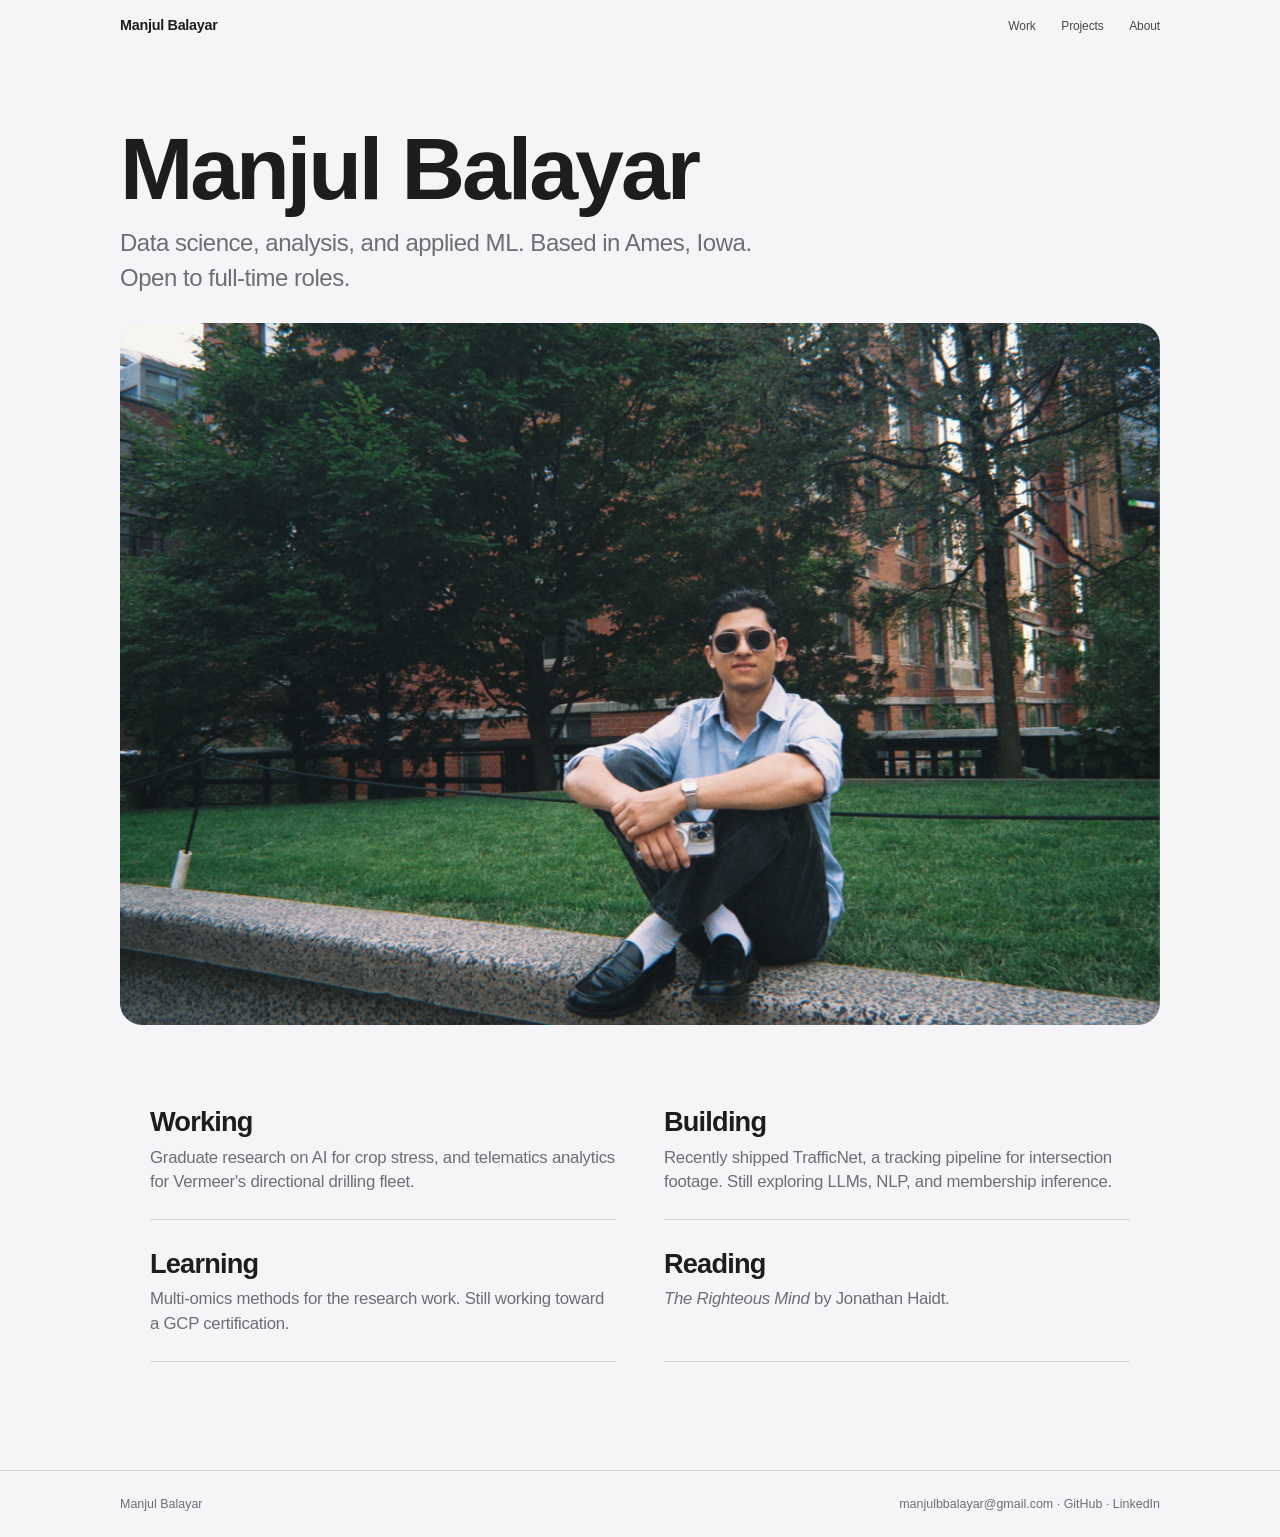
==== commit 35cc2251: "full time now..." ====
--- a/index.html
+++ b/index.html
@@ -8,7 +8,8 @@
     <meta property="og:title" content="Manjul Balayar" />
     <meta property="og:description" content="Data scientist and AI graduate student. Pipelines, analytics, and machine learning." />
     <meta property="og:image" content="me.jpg" />
-    <link rel="stylesheet" href="style.css" />
+    <script>document.documentElement.classList.add("js");</script>
+    <link rel="stylesheet" href="style.css?v=3" />
   </head>
   <body>
     <a class="skip" href="#main">Skip to content</a>
@@ -30,7 +31,7 @@
     <main id="main">
       <section class="intro">
         <h1 class="rise">Manjul Balayar</h1>
-        <p class="lede rise rise-2">Data science, analysis, and applied ML. Based in Ames, Iowa.</p>
+        <p class="lede rise rise-2">Data science, analysis, and applied ML. Based in Ames, Iowa. Open to full-time roles.</p>
       </section>
 
       <figure class="portrait rise rise-4">
@@ -80,6 +81,6 @@
       </div>
     </footer>
 
-    <script src="app.js"></script>
+    <script src="app.js?v=3"></script>
   </body>
 </html>
--- a/style.css
+++ b/style.css
@@ -81,7 +81,6 @@
   -webkit-backdrop-filter: saturate(180%) blur(20px);
   border-bottom: 1px solid transparent;
   transition: border-color 0.35s var(--ease), background 0.35s var(--ease);
-  view-transition-name: nav;
 }
 
 header.is-scrolled {
@@ -595,7 +594,7 @@
   }
 }
 
-.reveal {
+.js .reveal {
   opacity: 0;
   transform: translateY(32px);
   transition: opacity 0.9s var(--ease), transform 0.9s var(--ease);
@@ -604,16 +603,6 @@
 .reveal.is-in {
   opacity: 1;
   transform: none;
-}
-
-@view-transition {
-  navigation: auto;
-}
-
-::view-transition-old(root),
-::view-transition-new(root) {
-  animation-duration: 0.45s;
-  animation-timing-function: var(--ease);
 }
 
 /* ─── Responsive ──────────────────────────────────────────── */
